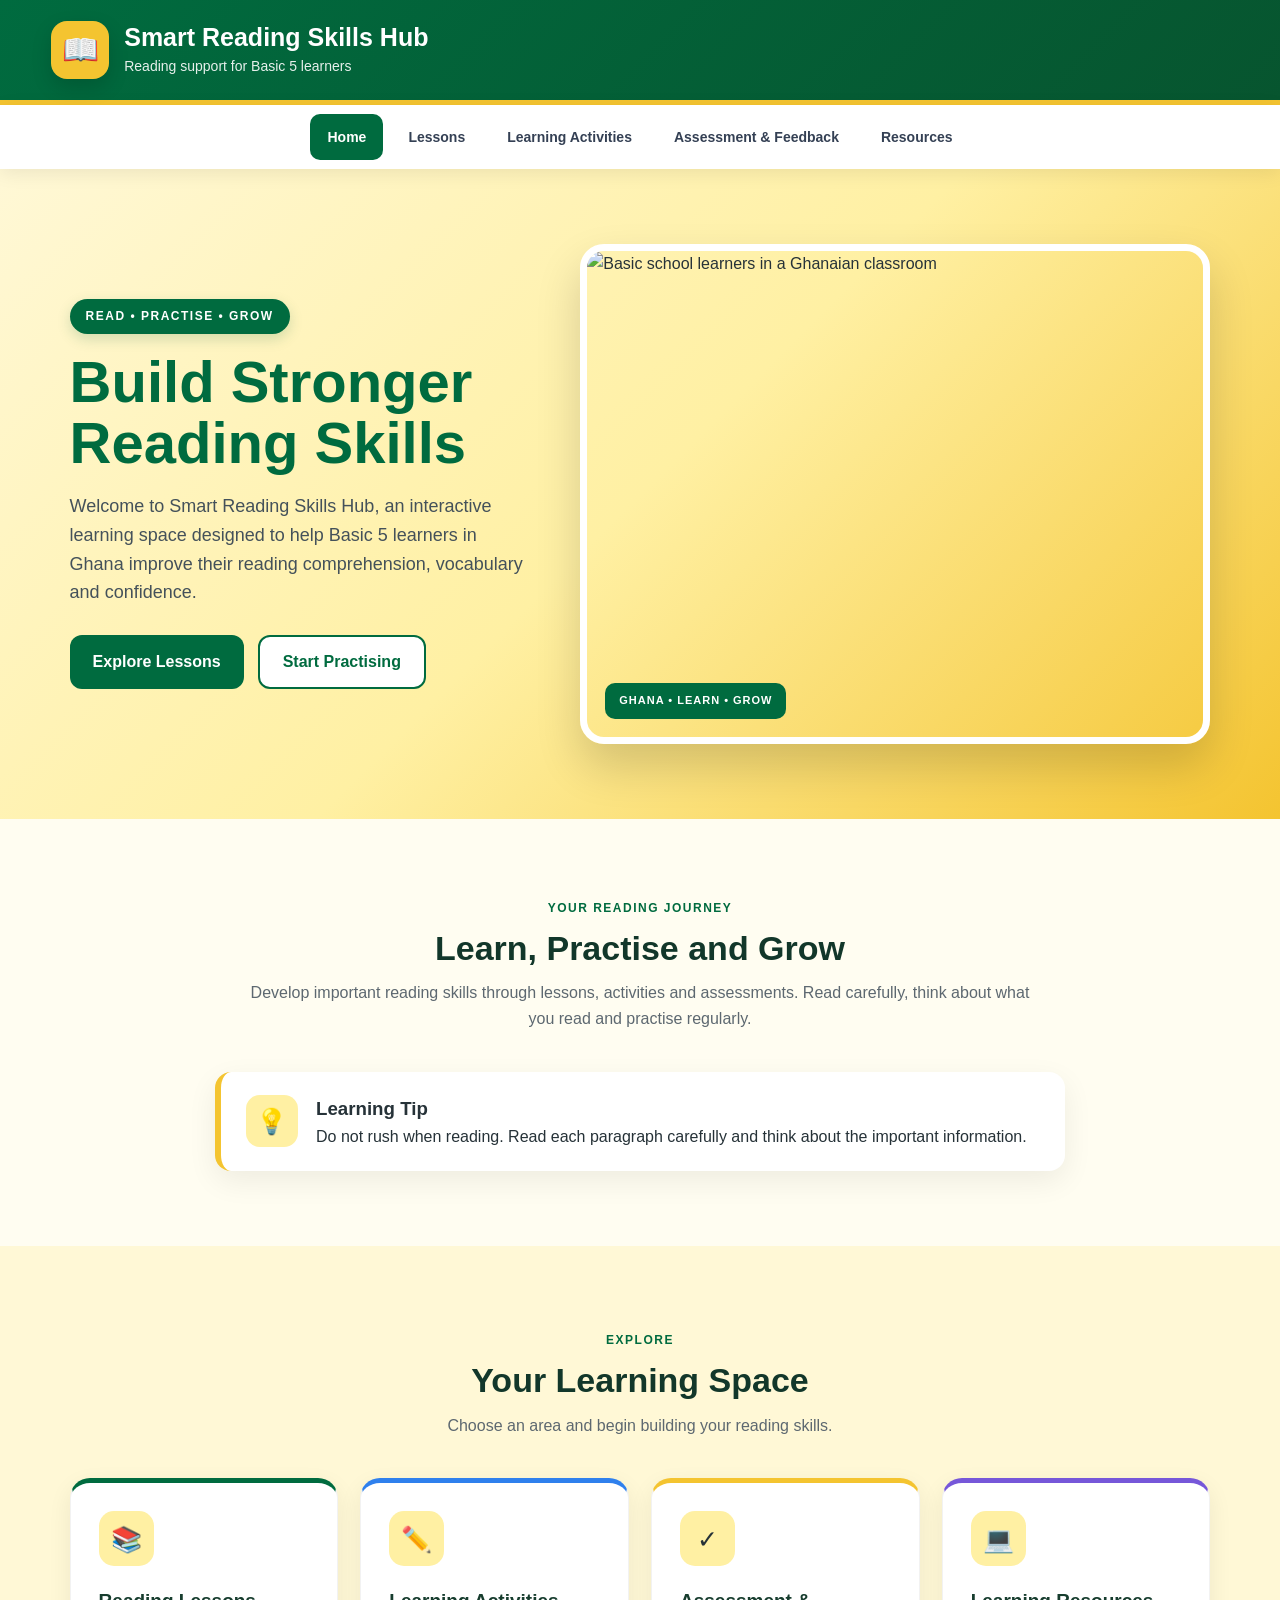
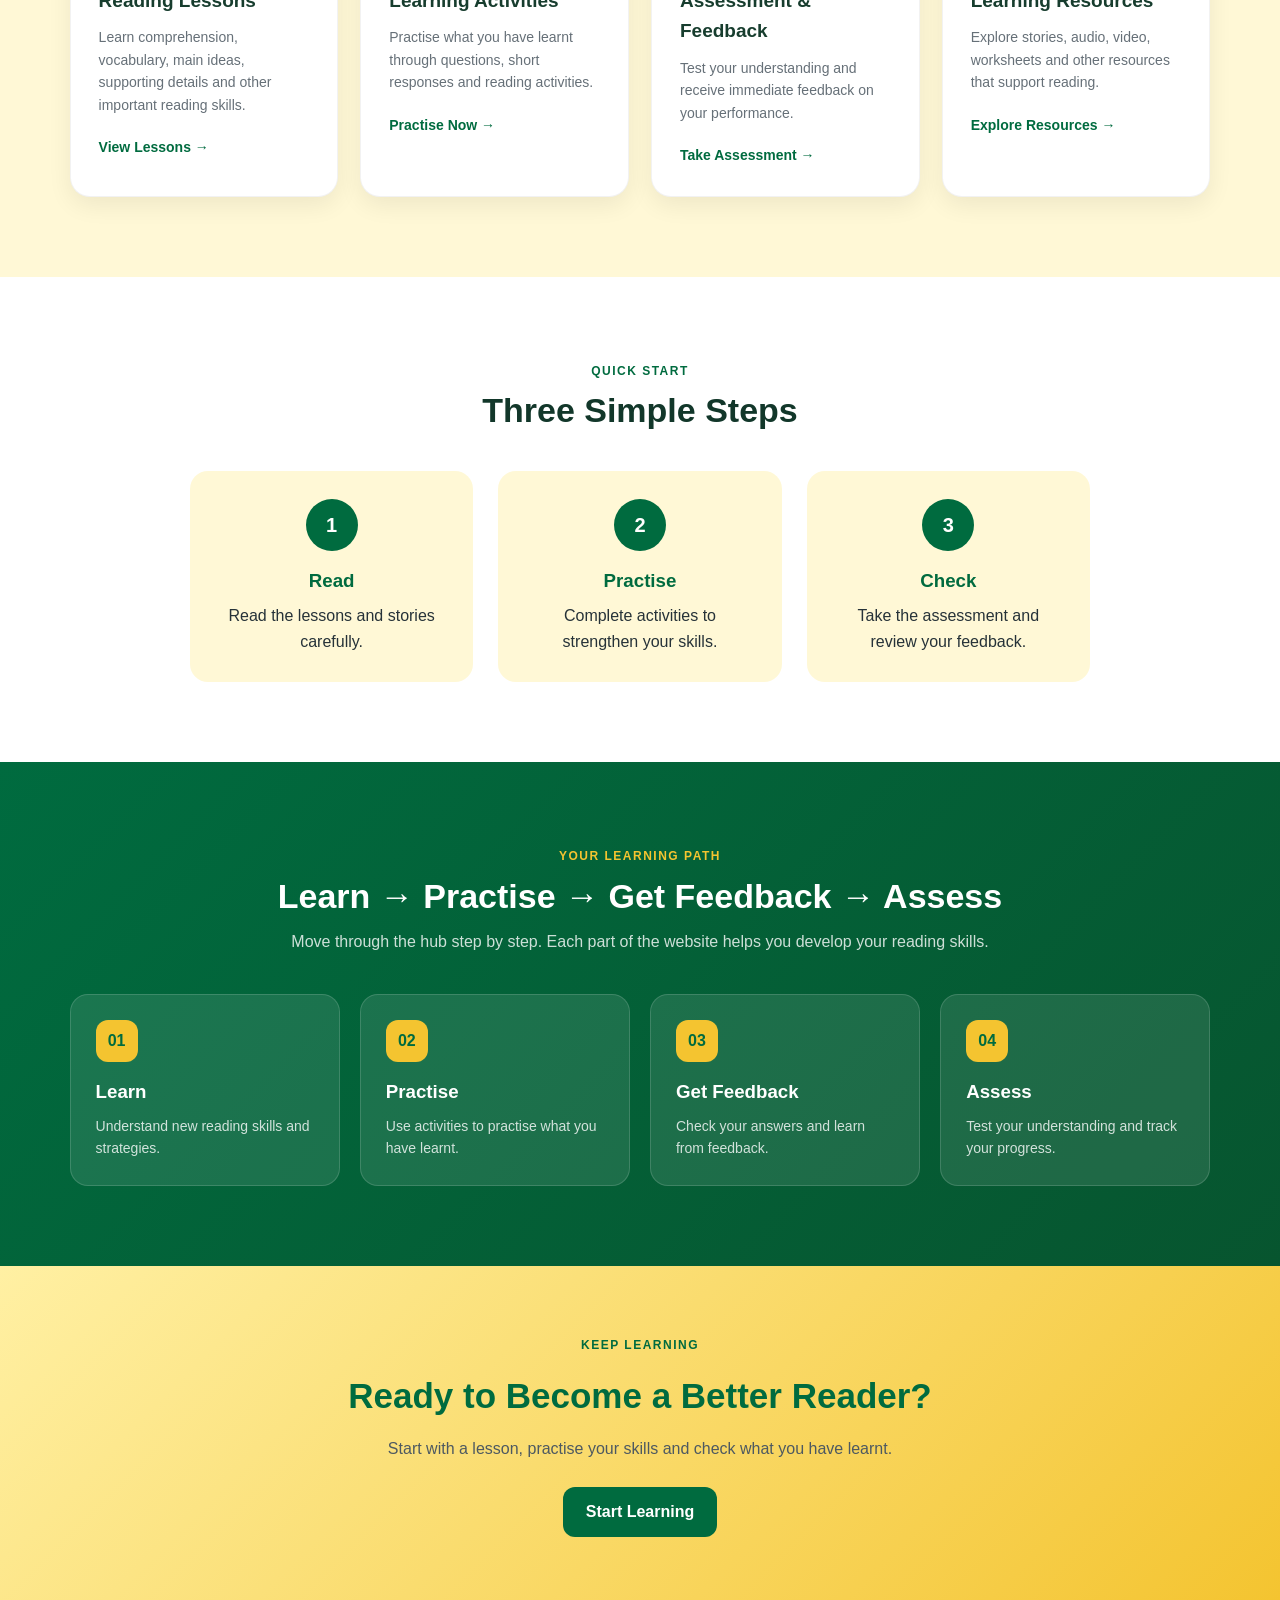
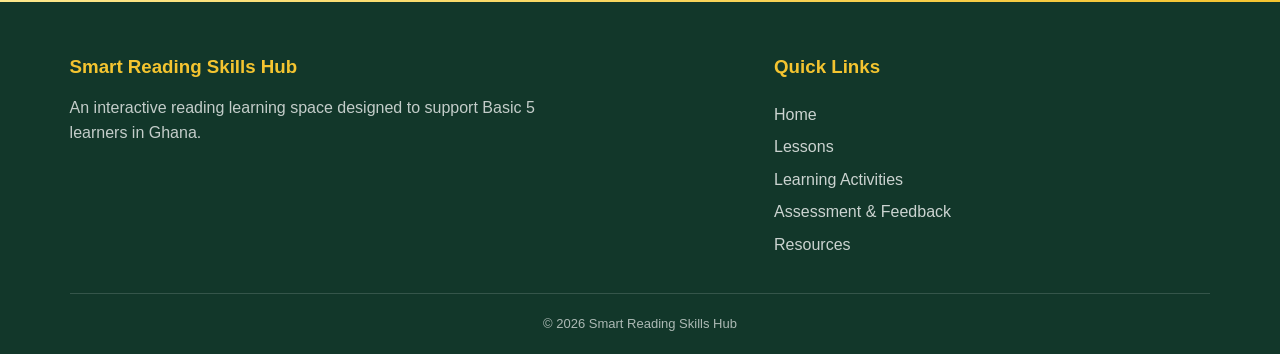
==== index.html @ 52b2f85c "Add files via upload" ====
<!DOCTYPE html>
<html lang="en">
<head>
    <meta charset="UTF-8">
    <meta name="viewport" content="width=device-width, initial-scale=1.0">

    <title>Smart Reading Skills Hub | Home</title>

    <link rel="stylesheet" href="style.css">
</head>

<body>

    <!-- ================= HEADER ================= -->

    <header class="site-header">

        <div class="container header-content">

            <div class="logo-area">

                <div class="logo-icon">📖</div>

                <div>
                    <h1>Smart Reading Skills Hub</h1>
                    <p>Reading support for Basic 5 learners</p>
                </div>

            </div>

        </div>

    </header>


    <!-- ================= NAVIGATION ================= -->

    <nav class="main-nav">

        <div class="container nav-content">

            <a href="index.html" class="active">Home</a>

            <a href="lessons.html">Lessons</a>

            <a href="activities.html">Learning Activities</a>

            <a href="assessment.html">Assessment &amp; Feedback</a>

            <a href="resources.html">Resources</a>

        </div>

    </nav>


    <!-- ================= MAIN ================= -->

    <main>


        <!-- HERO -->

        <section class="hero-section">

            <div class="container hero-content">

                <div class="hero-text">

                    <span class="hero-label">
                        READ • PRACTISE • GROW
                    </span>

                    <h2>
                        Build Stronger Reading Skills
                    </h2>

                    <p>
                        Welcome to Smart Reading Skills Hub, an interactive
                        learning space designed to help Basic 5 learners in
                        Ghana improve their reading comprehension, vocabulary
                        and confidence.
                    </p>


                    <div class="hero-buttons">

                        <a href="lessons.html"
                           class="btn btn-primary">
                            Explore Lessons
                        </a>

                        <a href="activities.html"
                           class="btn btn-secondary">
                            Start Practising
                        </a>

                    </div>

                </div>


                <div class="hero-image">

                    <img src="images/ghana-classroom.jpg"
                         alt="Basic school learners in a Ghanaian classroom">

                </div>

            </div>

        </section>


        <!-- ================= LEARNING JOURNEY ================= -->

        <section class="intro-section">

            <div class="container">

                <div class="section-heading">

                    <span class="section-label">
                        YOUR READING JOURNEY
                    </span>

                    <h2>
                        Learn, Practise and Grow
                    </h2>

                    <p>
                        Develop important reading skills through lessons,
                        activities and assessments. Read carefully, think
                        about what you read and practise regularly.
                    </p>

                </div>


                <div class="learning-tip">

                    <div class="tip-icon">
                        💡
                    </div>

                    <div>

                        <h3>
                            Learning Tip
                        </h3>

                        <p>
                            Do not rush when reading. Read each paragraph
                            carefully and think about the important
                            information.
                        </p>

                    </div>

                </div>

            </div>

        </section>


        <!-- ================= LEARNING SPACE ================= -->

        <section class="learning-space">

            <div class="container">

                <div class="section-heading">

                    <span class="section-label">
                        EXPLORE
                    </span>

                    <h2>
                        Your Learning Space
                    </h2>

                    <p>
                        Choose an area and begin building your reading skills.
                    </p>

                </div>


                <div class="learning-grid">


                    <!-- LESSONS -->

                    <div class="learning-card card-green">

                        <div class="card-icon">
                            📚
                        </div>

                        <h3>
                            Reading Lessons
                        </h3>

                        <p>
                            Learn comprehension, vocabulary, main ideas,
                            supporting details and other important reading
                            skills.
                        </p>

                        <a href="lessons.html">
                            View Lessons →
                        </a>

                    </div>


                    <!-- ACTIVITIES -->

                    <div class="learning-card card-blue">

                        <div class="card-icon">
                            ✏️
                        </div>

                        <h3>
                            Learning Activities
                        </h3>

                        <p>
                            Practise what you have learnt through questions,
                            short responses and reading activities.
                        </p>

                        <a href="activities.html">
                            Practise Now →
                        </a>

                    </div>


                    <!-- ASSESSMENT -->

                    <div class="learning-card card-gold">

                        <div class="card-icon">
                            ✓
                        </div>

                        <h3>
                            Assessment &amp; Feedback
                        </h3>

                        <p>
                            Test your understanding and receive immediate
                            feedback on your performance.
                        </p>

                        <a href="assessment.html">
                            Take Assessment →
                        </a>

                    </div>


                    <!-- RESOURCES -->

                    <div class="learning-card card-purple">

                        <div class="card-icon">
                            💻
                        </div>

                        <h3>
                            Learning Resources
                        </h3>

                        <p>
                            Explore stories, audio, video, worksheets and
                            other resources that support reading.
                        </p>

                        <a href="resources.html">
                            Explore Resources →
                        </a>

                    </div>


                </div>

            </div>

        </section>


        <!-- ================= QUICK START ================= -->

        <section class="quick-start-section">

            <div class="container">

                <div class="section-heading">

                    <span class="section-label">
                        QUICK START
                    </span>

                    <h2>
                        Three Simple Steps
                    </h2>

                </div>


                <div class="steps-grid">


                    <div class="step-item">

                        <div class="step-number">
                            1
                        </div>

                        <h3>
                            Read
                        </h3>

                        <p>
                            Read the lessons and stories carefully.
                        </p>

                    </div>


                    <div class="step-item">

                        <div class="step-number">
                            2
                        </div>

                        <h3>
                            Practise
                        </h3>

                        <p>
                            Complete activities to strengthen your skills.
                        </p>

                    </div>


                    <div class="step-item">

                        <div class="step-number">
                            3
                        </div>

                        <h3>
                            Check
                        </h3>

                        <p>
                            Take the assessment and review your feedback.
                        </p>

                    </div>


                </div>

            </div>

        </section>


        <!-- ================= READING PATH ================= -->

        <section class="reading-path">

            <div class="container">

                <div class="section-heading">

                    <span class="section-label">
                        YOUR LEARNING PATH
                    </span>

                    <h2>
                        Learn → Practise → Get Feedback → Assess
                    </h2>

                    <p>
                        Move through the hub step by step. Each part of the
                        website helps you develop your reading skills.
                    </p>

                </div>


                <div class="path-grid">


                    <div class="path-card path-one">

                        <span class="path-icon">
                            01
                        </span>

                        <h3>
                            Learn
                        </h3>

                        <p>
                            Understand new reading skills and strategies.
                        </p>

                    </div>


                    <div class="path-card path-two">

                        <span class="path-icon">
                            02
                        </span>

                        <h3>
                            Practise
                        </h3>

                        <p>
                            Use activities to practise what you have learnt.
                        </p>

                    </div>


                    <div class="path-card path-three">

                        <span class="path-icon">
                            03
                        </span>

                        <h3>
                            Get Feedback
                        </h3>

                        <p>
                            Check your answers and learn from feedback.
                        </p>

                    </div>


                    <div class="path-card path-four">

                        <span class="path-icon">
                            04
                        </span>

                        <h3>
                            Assess
                        </h3>

                        <p>
                            Test your understanding and track your progress.
                        </p>

                    </div>


                </div>

            </div>

        </section>


        <!-- ================= FINAL CTA ================= -->

        <section class="cta-section">

            <div class="container">

                <div class="cta-content">

                    <span class="section-label">
                        KEEP LEARNING
                    </span>

                    <h2>
                        Ready to Become a Better Reader?
                    </h2>

                    <p>
                        Start with a lesson, practise your skills and check
                        what you have learnt.
                    </p>

                    <a href="lessons.html"
                       class="btn btn-primary">
                        Start Learning
                    </a>

                </div>

            </div>

        </section>


    </main>


    <!-- ================= FOOTER ================= -->

    <footer class="site-footer">

        <div class="container">

            <div class="footer-content">


                <div class="footer-about">

                    <h3>
                        Smart Reading Skills Hub
                    </h3>

                    <p>
                        An interactive reading learning space designed to
                        support Basic 5 learners in Ghana.
                    </p>

                </div>


                <div class="footer-links">

                    <h3>
                        Quick Links
                    </h3>

                    <a href="index.html">
                        Home
                    </a>

                    <a href="lessons.html">
                        Lessons
                    </a>

                    <a href="activities.html">
                        Learning Activities
                    </a>

                    <a href="assessment.html">
                        Assessment &amp; Feedback
                    </a>

                    <a href="resources.html">
                        Resources
                    </a>

                </div>


            </div>


            <div class="footer-bottom">

                <p>
                    © 2026 Smart Reading Skills Hub
                </p>

            </div>

        </div>

    </footer>


</body>
</html>
---- style.css ----
/* =========================================================
   SMART READING SKILLS HUB
   PROFESSIONAL WEBSITE STYLES
   Ghanaian • Interactive • Learner-Centred
========================================================= */


/* =========================================================
   1. GLOBAL STYLES
========================================================= */

* {
    margin: 0;
    padding: 0;
    box-sizing: border-box;
}

html {
    scroll-behavior: smooth;
}

body {
    font-family: "Segoe UI", Arial, sans-serif;
    background: #fff8d6;
    color: #263238;
    line-height: 1.6;
}

img {
    max-width: 100%;
    display: block;
}

a {
    text-decoration: none;
    color: inherit;
}

button,
input,
textarea {
    font: inherit;
}

button {
    cursor: pointer;
}

.container {
    width: min(1180px, 92%);
    margin: 0 auto;
}


/* =========================================================
   2. HEADER
========================================================= */

.site-header {
    background: linear-gradient(135deg, #006b3f, #07552f);
    color: white;
    border-bottom: 5px solid #f4c430;
}

.header-content {
    min-height: 100px;

    display: flex;
    align-items: center;
    justify-content: space-between;
}

.logo-area {
    display: flex;
    align-items: center;
    gap: 15px;
}

.logo-icon {
    width: 58px;
    height: 58px;

    display: flex;
    align-items: center;
    justify-content: center;

    background: #f4c430;
    color: #006b3f;

    border-radius: 16px;

    font-size: 30px;

    box-shadow: 0 8px 20px rgba(0, 0, 0, 0.15);
}

.logo-area h1 {
    font-size: 25px;
    line-height: 1.2;
}

.logo-area p {
    margin-top: 3px;
    font-size: 14px;
    opacity: 0.9;
}


/* =========================================================
   3. NAVIGATION
========================================================= */

.main-nav {
    background: white;

    position: sticky;
    top: 0;

    z-index: 1000;

    box-shadow: 0 4px 18px rgba(0, 0, 0, 0.08);
}

.nav-content {
    min-height: 64px;

    display: flex;
    align-items: center;
    justify-content: center;

    gap: 8px;
}

.nav-content a {
    position: relative;

    padding: 12px 17px;

    color: #344054;

    font-size: 14px;
    font-weight: 700;

    border-radius: 10px;

    transition:
        background 0.25s ease,
        color 0.25s ease,
        transform 0.25s ease;
}

.nav-content a:hover {
    background: #fff0a3;
    color: #006b3f;
    transform: translateY(-2px);
}

.nav-content a.active {
    background: #006b3f;
    color: white;
}

.nav-content a.active:hover {
    background: #07552f;
    color: white;
}


/* =========================================================
   4. GENERAL LABELS
========================================================= */

.section-label,
.hero-label {
    display: inline-block;

    font-size: 12px;
    font-weight: 800;

    letter-spacing: 1.5px;

    text-transform: uppercase;
}

.section-label {
    color: #006b3f;
}

.hero-label {
    padding: 8px 16px;

    border-radius: 30px;

    background: #006b3f;
    color: white;

    box-shadow: 0 5px 14px rgba(0, 107, 63, 0.18);
}


/* =========================================================
   5. SECTION HEADINGS
========================================================= */

.section-heading {
    max-width: 780px;
    margin: 0 auto 40px;

    text-align: center;
}

.section-heading h2 {
    margin: 8px 0 12px;

    font-size: 34px;

    line-height: 1.2;

    color: #12372a;
}

.section-heading p {
    color: #5d6870;
    font-size: 16px;
}


/* =========================================================
   6. BUTTONS
========================================================= */

.btn {
    display: inline-flex;

    align-items: center;
    justify-content: center;

    min-height: 48px;

    padding: 12px 23px;

    border: none;
    border-radius: 12px;

    background: #006b3f;
    color: white;

    font-weight: 700;

    transition:
        transform 0.25s ease,
        box-shadow 0.25s ease,
        background 0.25s ease;
}

.btn:hover {
    background: #07552f;

    transform: translateY(-3px);

    box-shadow: 0 10px 22px rgba(0, 107, 63, 0.22);
}

.btn-primary {
    background: #006b3f;
    color: white;
}

.btn-secondary {
    background: white;
    color: #006b3f;

    border: 2px solid #006b3f;
}

.btn-secondary:hover {
    background: #006b3f;
    color: white;
}


/* =========================================================
   7. HOME HERO
========================================================= */

.hero-section {
    position: relative;
    overflow: hidden;

    background:
        linear-gradient(
            135deg,
            #fff8d6,
            #fff0a3,
            #f4c430
        );

    padding: 75px 20px;
}

.hero-content {
    display: grid;

    grid-template-columns: 0.85fr 1.15fr;

    gap: 45px;

    align-items: center;
}

.hero-text h2 {
    margin: 18px 0;

    font-size: clamp(38px, 5vw, 58px);

    line-height: 1.05;

    color: #006b3f;
}

.hero-text p {
    max-width: 650px;

    font-size: 18px;

    color: #44515a;

    margin-bottom: 28px;
}

.hero-buttons {
    display: flex;

    gap: 14px;

    flex-wrap: wrap;
}

.hero-image {
    position: relative;
}

.hero-image img {
    width: 100%;
    height: 500px;

    object-fit: cover;
    object-position: center;

    border-radius: 24px;

    border: 7px solid white;

    box-shadow: 0 22px 45px rgba(0, 0, 0, 0.16);
}

.hero-image::after {
    content: "GHANA • LEARN • GROW";

    position: absolute;

    left: 25px;
    bottom: 25px;

    padding: 9px 14px;

    background: #006b3f;
    color: white;

    border-radius: 10px;

    font-size: 11px;
    font-weight: 800;
    letter-spacing: 1px;
}


/* =========================================================
   8. GENERAL PAGE HERO
========================================================= */

.page-hero,
.inner-page-hero,
.activities-hero {
    position: relative;
    overflow: hidden;

    background:
        linear-gradient(
            135deg,
            #fff8d6,
            #fff0a3,
            #f4c430
        );

    padding: 65px 20px;

    text-align: center;

    border-bottom: 1px solid rgba(0, 107, 63, 0.15);
}

.page-hero h2,
.inner-page-hero h2,
.activities-hero h2 {
    margin: 14px auto;

    font-size: clamp(38px, 5vw, 54px);

    line-height: 1.1;

    color: #006b3f;
}

.page-hero p,
.inner-page-hero p,
.activities-hero p {
    max-width: 760px;

    margin: 0 auto;

    font-size: 17px;

    color: #4d5961;
}


/* =========================================================
   9. HOME INTRO
========================================================= */

.intro-section {
    padding: 75px 20px;
    background: #fffdf1;
}

.learning-tip {
    max-width: 850px;

    margin: 0 auto;

    padding: 22px 25px;

    display: flex;
    align-items: center;

    gap: 18px;

    background: white;

    border-left: 6px solid #f4c430;

    border-radius: 16px;

    box-shadow: 0 10px 30px rgba(0, 0, 0, 0.07);
}

.tip-icon {
    width: 52px;
    height: 52px;

    flex-shrink: 0;

    display: flex;
    align-items: center;
    justify-content: center;

    background: #fff0a3;

    border-radius: 14px;

    font-size: 25px;
}


/* =========================================================
   10. LEARNING CARDS
========================================================= */

.learning-space {
    padding: 80px 20px;

    background: #fff8d6;
}

.learning-grid {
    display: grid;

    grid-template-columns: repeat(4, 1fr);

    gap: 22px;
}

.learning-card {
    padding: 28px;

    background: white;

    border-radius: 20px;

    border: 1px solid rgba(0, 0, 0, 0.05);

    box-shadow: 0 8px 25px rgba(0, 0, 0, 0.07);

    transition:
        transform 0.3s ease,
        box-shadow 0.3s ease;
}

.learning-card:hover {
    transform: translateY(-8px);

    box-shadow: 0 18px 35px rgba(0, 0, 0, 0.12);
}

.card-icon {
    width: 55px;
    height: 55px;

    display: flex;
    align-items: center;
    justify-content: center;

    border-radius: 15px;

    margin-bottom: 20px;

    font-size: 25px;

    background: #fff0a3;
}

.learning-card h3 {
    margin-bottom: 10px;

    color: #173d2e;

    font-size: 19px;
}

.learning-card p {
    color: #667078;

    font-size: 14px;

    margin-bottom: 18px;
}

.learning-card a {
    color: #006b3f;

    font-weight: 800;

    font-size: 14px;
}

.card-green {
    border-top: 5px solid #006b3f;
}

.card-blue {
    border-top: 5px solid #2f80ed;
}

.card-gold {
    border-top: 5px solid #f4c430;
}

.card-purple {
    border-top: 5px solid #7657d9;
}


/* =========================================================
   11. QUICK START
========================================================= */

.quick-start-section {
    padding: 80px 20px;

    background: white;
}

.steps-grid {
    max-width: 900px;

    margin: 0 auto;

    display: grid;

    grid-template-columns: repeat(3, 1fr);

    gap: 25px;
}

.step-item {
    position: relative;

    padding: 28px;

    text-align: center;

    background: #fff8d6;

    border-radius: 18px;

    transition: transform 0.3s ease;
}

.step-item:hover {
    transform: translateY(-6px);
}

.step-number {
    width: 52px;
    height: 52px;

    margin: 0 auto 15px;

    display: flex;
    align-items: center;
    justify-content: center;

    border-radius: 50%;

    background: #006b3f;
    color: white;

    font-size: 20px;
    font-weight: 800;
}

.step-item h3 {
    color: #006b3f;

    margin-bottom: 7px;
}


/* =========================================================
   12. LEARNING PATH
========================================================= */

.reading-path {
    padding: 80px 20px;

    background:
        linear-gradient(
            135deg,
            #006b3f,
            #07552f
        );

    color: white;
}

.reading-path .section-label {
    color: #f4c430;
}

.reading-path .section-heading h2 {
    color: white;
}

.reading-path .section-heading p {
    color: rgba(255,255,255,0.8);
}

.path-grid {
    display: grid;

    grid-template-columns: repeat(4, 1fr);

    gap: 20px;
}

.path-card {
    padding: 25px;

    background: rgba(255,255,255,0.1);

    border: 1px solid rgba(255,255,255,0.15);

    border-radius: 18px;

    transition:
        transform 0.3s ease,
        background 0.3s ease;
}

.path-card:hover {
    transform: translateY(-7px);

    background: rgba(255,255,255,0.16);
}

.path-icon {
    display: inline-flex;

    width: 42px;
    height: 42px;

    align-items: center;
    justify-content: center;

    margin-bottom: 15px;

    border-radius: 12px;

    background: #f4c430;
    color: #006b3f;

    font-weight: 900;
}

.path-card h3 {
    margin-bottom: 8px;
}

.path-card p {
    color: rgba(255,255,255,0.8);

    font-size: 14px;
}


/* =========================================================
   13. CTA
========================================================= */

.cta-section {
    padding: 65px 20px;

    background:
        linear-gradient(
            135deg,
            #fff0a3,
            #f4c430
        );
}

.cta-content {
    max-width: 800px;

    margin: 0 auto;

    text-align: center;
}

.cta-content h2 {
    margin: 12px 0;

    font-size: 35px;

    color: #006b3f;
}

.cta-content p {
    margin-bottom: 25px;

    color: #4d5961;
}


/* =========================================================
   14. LESSONS
========================================================= */

.lessons-section,
.lessons-intro,
.activities-section {
    padding: 75px 20px;

    background: #fff8d6;
}

.lesson-path {
    max-width: 1000px;

    margin: 0 auto 45px;

    display: grid;

    grid-template-columns: repeat(4, 1fr);

    gap: 15px;
}

.lesson-path-item {
    padding: 18px;

    background: white;

    border-radius: 15px;

    text-align: center;

    box-shadow: 0 7px 20px rgba(0,0,0,0.06);
}

.lesson-path-number {
    width: 38px;
    height: 38px;

    margin: 0 auto 10px;

    display: flex;
    align-items: center;
    justify-content: center;

    border-radius: 50%;

    background: #006b3f;
    color: white;

    font-weight: 800;
}

.lesson-path-arrow {
    display: none;
}

.interactive-lesson {
    max-width: 950px;

    margin: 0 auto 18px;

    background: white;

    border-radius: 18px;

    overflow: hidden;

    border: 1px solid rgba(0,0,0,0.06);

    box-shadow: 0 7px 25px rgba(0,0,0,0.07);

    transition: box-shadow 0.3s ease;
}

.interactive-lesson:hover {
    box-shadow: 0 12px 30px rgba(0,0,0,0.11);
}

.lesson-toggle {
    width: 100%;

    border: none;

    background: white;

    padding: 22px 25px;

    display: flex;

    align-items: center;

    gap: 18px;

    text-align: left;

    transition: background 0.25s ease;
}

.lesson-toggle:hover {
    background: #fff9df;
}

.lesson-number {
    width: 48px;
    height: 48px;

    flex-shrink: 0;

    display: flex;
    align-items: center;
    justify-content: center;

    border-radius: 14px;

    background: #006b3f;
    color: white;

    font-weight: 900;
}

.lesson-title {
    flex: 1;

    font-size: 18px;
    font-weight: 800;

    color: #173d2e;
}

.lesson-arrow {
    font-size: 22px;

    color: #006b3f;

    transition: transform 0.3s ease;
}

.interactive-lesson.open .lesson-arrow {
    transform: rotate(180deg);
}

.lesson-content {
    display: none;

    padding: 0 28px 30px;

    border-top: 1px solid #eee;

    animation: fadeSlide 0.3s ease;
}

.interactive-lesson.open .lesson-content {
    display: block;
}

@keyframes fadeSlide {
    from {
        opacity: 0;
        transform: translateY(-8px);
    }

    to {
        opacity: 1;
        transform: translateY(0);
    }
}

.lesson-content-heading {
    margin: 25px 0 15px;

    color: #006b3f;
}

.lesson-info-grid {
    display: grid;

    grid-template-columns: repeat(3, 1fr);

    gap: 15px;

    margin: 20px 0;
}

.lesson-info-card {
    padding: 18px;

    background: #fff8d6;

    border-radius: 14px;
}

.example-card {
    padding: 20px;

    background: #eef8f2;

    border-left: 5px solid #006b3f;

    border-radius: 12px;

    margin-top: 18px;
}

.lesson-tip {
    margin-top: 20px;

    padding: 18px;

    background: #fff0a3;

    border-radius: 12px;
}


/* =========================================================
   15. LEARNING ACTIVITIES
========================================================= */

.activities-section {
    background: #fff8d6;
}

.activity-progress {
    max-width: 950px;

    margin: 0 auto 35px;

    padding: 22px 25px;

    background: white;

    border-radius: 18px;

    box-shadow: 0 8px 25px rgba(0,0,0,0.07);
}

.progress-top {
    display: flex;

    justify-content: space-between;

    gap: 15px;

    margin-bottom: 12px;

    color: #173d2e;
}

.progress-bar {
    height: 13px;

    background: #e6eadf;

    border-radius: 20px;

    overflow: hidden;
}

#progressFill {
    width: 0%;

    height: 100%;

    background:
        linear-gradient(
            90deg,
            #006b3f,
            #f4c430
        );

    border-radius: inherit;

    transition: width 0.5s ease;
}

.activity-card {
    max-width: 950px;

    margin: 0 auto 28px;

    padding: 30px;

    background: white;

    border-radius: 22px;

    border: 1px solid rgba(0,0,0,0.06);

    box-shadow: 0 10px 28px rgba(0,0,0,0.07);

    transition:
        transform 0.3s ease,
        box-shadow 0.3s ease;
}

.activity-card:hover {
    transform: translateY(-3px);

    box-shadow: 0 15px 35px rgba(0,0,0,0.1);
}

.activity-heading {
    display: flex;

    align-items: center;

    gap: 17px;

    margin-bottom: 18px;
}

.activity-number {
    width: 55px;
    height: 55px;

    flex-shrink: 0;

    display: flex;
    align-items: center;
    justify-content: center;

    border-radius: 16px;

    background: #006b3f;
    color: white;

    font-size: 20px;
    font-weight: 900;

    box-shadow: 0 7px 16px rgba(0,107,63,0.18);
}

.activity-skill {
    color: #7657d9;

    font-size: 12px;
    font-weight: 800;

    text-transform: uppercase;

    letter-spacing: 0.8px;
}

.activity-card h3 {
    margin-top: 3px;

    color: #173d2e;

    font-size: 22px;
}

.activity-instruction {
    margin-bottom: 23px;

    color: #59656d;
}

.reading-passage,
.word-card,
.game-question,
.detail-hunt,
.mystery-box,
.sequence-box,
.strategy-card,
.read-aloud-box {
    padding: 23px;

    margin-top: 18px;

    background: #fffaf0;

    border-radius: 16px;

    border: 1px solid #f1e6bd;
}

.reading-passage h4,
.word-card h4,
.game-question h4,
.strategy-card h4 {
    color: #006b3f;

    margin-bottom: 12px;
}

.reading-passage p {
    margin-bottom: 14px;

    color: #4e5a61;
}

.choice-button,
.detail-choice {
    display: block;

    width: 100%;

    padding: 13px 16px;

    margin: 10px 0;

    text-align: left;

    background: white;

    border: 2px solid #e1e6df;

    border-radius: 11px;

    color: #344054;

    transition:
        background 0.2s ease,
        border-color 0.2s ease,
        transform 0.2s ease;
}

.choice-button:hover,
.detail-choice:hover {
    border-color: #006b3f;

    background: #eef8f2;

    transform: translateX(4px);
}

.choice-button.correct,
.detail-choice.correct {
    background: #e5f6eb;

    border-color: #249653;

    color: #126b38;
}

.choice-button.incorrect,
.detail-choice.incorrect {
    background: #fff0f0;

    border-color: #ce1126;

    color: #a10d1d;
}

.feedback {
    margin-top: 12px;

    font-weight: 700;
}

.activity-complete {
    margin-top: 24px;

    padding: 13px 21px;

    border: none;

    border-radius: 12px;

    background: #006b3f;

    color: white;

    font-weight: 800;

    transition:
        transform 0.25s ease,
        background 0.25s ease;
}

.activity-complete:hover {
    background: #07552f;

    transform: translateY(-2px);
}

.activity-complete.completed {
    background: #f4c430;

    color: #173d2e;
}


/* =========================================================
   16. TEXT AREAS
========================================================= */

textarea {
    width: 100%;

    min-height: 120px;

    margin-top: 10px;

    padding: 15px;

    resize: vertical;

    border: 2px solid #e1e6df;

    border-radius: 12px;

    background: white;

    outline: none;

    transition:
        border-color 0.2s ease,
        box-shadow 0.2s ease;
}

textarea:focus {
    border-color: #006b3f;

    box-shadow: 0 0 0 4px rgba(0,107,63,0.08);
}

.check-writing {
    margin-top: 12px;

    padding: 12px 18px;

    border: none;

    border-radius: 10px;

    background: #2f80ed;

    color: white;

    font-weight: 700;
}


/* =========================================================
   17. STORY LIBRARY
========================================================= */

.story-choice-grid {
    display: grid;

    grid-template-columns: repeat(3, 1fr);

    gap: 15px;

    margin-top: 20px;
}

.story-choice-grid button {
    min-height: 120px;

    padding: 20px;

    text-align: left;

    background:
        linear-gradient(
            135deg,
            #fffdf4,
            #fff0a3
        );

    border: 2px solid transparent;

    border-radius: 16px;

    color: #173d2e;

    transition:
        transform 0.25s ease,
        border-color 0.25s ease,
        box-shadow 0.25s ease;
}

.story-choice-grid button:hover {
    transform: translateY(-5px);

    border-color: #006b3f;

    box-shadow: 0 10px 22px rgba(0,0,0,0.08);
}

.story-choice-grid button.selected {
    border-color: #006b3f;

    background: #eef8f2;
}

.story-choice-grid strong {
    display: block;

    margin-bottom: 7px;

    color: #006b3f;
}

.story-choice-grid span {
    font-size: 13px;

    color: #667078;
}

.selected-story {
    margin-top: 22px;

    padding: 23px;

    background: #eef8f2;

    border-left: 5px solid #006b3f;

    border-radius: 14px;
}


/* =========================================================
   18. REFLECTION
========================================================= */

.reflection-box {
    max-width: 950px;

    margin: 45px auto 0;

    padding: 35px;

    background:
        linear-gradient(
            135deg,
            #ffffff,
            #fff8d6
        );

    border-radius: 22px;

    border: 2px solid #f4c430;

    box-shadow: 0 12px 30px rgba(0,0,0,0.07);
}

.reflection-box h2 {
    margin: 10px 0;

    color: #006b3f;
}

.reflection-options {
    display: grid;

    gap: 12px;

    margin: 25px 0;
}

.reflection-options label {
    padding: 14px 17px;

    background: white;

    border: 1px solid #e4e7df;

    border-radius: 12px;

    cursor: pointer;

    transition: background 0.2s ease;
}

.reflection-options label:hover {
    background: #fff0a3;
}


/* =========================================================
   19. RESOURCES
========================================================= */

.resources-section,
.resources-container {
    padding: 70px 20px;
}

.resource-card {
    background: white;

    border-radius: 18px;

    padding: 25px;

    box-shadow: 0 8px 25px rgba(0,0,0,0.07);

    border-top: 5px solid #006b3f;

    transition: transform 0.3s ease;
}

.resource-card:hover {
    transform: translateY(-5px);
}

.resource-video {
    width: 100%;

    max-width: 900px;

    margin: 20px auto;

    aspect-ratio: 16 / 9;

    overflow: hidden;

    border-radius: 18px;

    box-shadow: 0 12px 30px rgba(0,0,0,0.12);
}

.resource-video iframe {
    width: 100%;
    height: 100%;

    border: none;
}


/* =========================================================
   20. FOOTER
========================================================= */

.site-footer {
    background: #12372a;

    color: white;

    padding: 50px 20px 20px;
}

.footer-content {
    display: grid;

    grid-template-columns: 1.5fr 1fr;

    gap: 50px;
}

.footer-about h3,
.footer-links h3 {
    margin-bottom: 13px;

    color: #f4c430;
}

.footer-about p {
    max-width: 500px;

    color: rgba(255,255,255,0.75);
}

.footer-links {
    display: flex;

    flex-direction: column;

    gap: 7px;
}

.footer-links a {
    color: rgba(255,255,255,0.78);

    transition: color 0.2s ease;
}

.footer-links a:hover {
    color: #f4c430;
}

.footer-bottom {
    margin-top: 35px;

    padding-top: 20px;

    border-top: 1px solid rgba(255,255,255,0.15);

    text-align: center;

    color: rgba(255,255,255,0.65);

    font-size: 13px;
}


/* =========================================================
   21. RESPONSIVE DESIGN
========================================================= */

@media (max-width: 1000px) {

    .learning-grid {
        grid-template-columns: repeat(2, 1fr);
    }

    .path-grid {
        grid-template-columns: repeat(2, 1fr);
    }

    .hero-content {
        grid-template-columns: 1fr;
    }

    .hero-image {
        max-width: 800px;

        margin: 0 auto;
    }

    .lesson-path {
        grid-template-columns: repeat(2, 1fr);
    }

    .story-choice-grid {
        grid-template-columns: repeat(2, 1fr);
    }
}


@media (max-width: 750px) {

    .header-content {
        min-height: 85px;
    }

    .logo-area h1 {
        font-size: 20px;
    }

    .nav-content {
        justify-content: flex-start;

        overflow-x: auto;

        padding: 8px 0;
    }

    .nav-content a {
        flex-shrink: 0;
    }

    .hero-section {
        padding: 55px 20px;
    }

    .hero-image img {
        height: 380px;
    }

    .steps-grid {
        grid-template-columns: 1fr;
    }

    .lesson-info-grid {
        grid-template-columns: 1fr;
    }

    .footer-content {
        grid-template-columns: 1fr;
    }
}


@media (max-width: 600px) {

    .learning-grid,
    .path-grid,
    .lesson-path,
    .story-choice-grid {
        grid-template-columns: 1fr;
    }

    .hero-text h2 {
        font-size: 40px;
    }

    .page-hero h2,
    .inner-page-hero h2,
    .activities-hero h2 {
        font-size: 38px;
    }

    .hero-image img {
        height: 300px;
    }

    .activity-card {
        padding: 22px;
    }

    .activity-heading {
        align-items: flex-start;
    }

    .progress-top {
        flex-direction: column;
        gap: 5px;
    }

    .reflection-box {
        padding: 25px;
    }/* =========================================================
   LESSONS PAGE - PACKED & INTERACTIVE DESIGN
========================================================= */


/* ---------- LESSONS INTRO ---------- */

.lessons-intro {
    background:
        radial-gradient(circle at top left, rgba(244,196,48,0.35), transparent 28%),
        linear-gradient(135deg, #fff8d6, #fff0a3);

    padding: 65px 20px;
}

.lessons-intro .section-heading h2 {
    color: #006b3f;
}


/* ---------- LESSON PATH ---------- */

.lesson-path {
    max-width: 1050px;
    margin: 35px auto 0;

    display: grid;
    grid-template-columns: repeat(4, 1fr);

    gap: 18px;
}

.lesson-path-item {
    position: relative;

    padding: 25px 18px;

    background: white;

    border-radius: 18px;

    text-align: center;

    border: 2px solid transparent;

    box-shadow: 0 10px 25px rgba(0,0,0,0.08);

    transition:
        transform 0.3s ease,
        border-color 0.3s ease,
        box-shadow 0.3s ease;
}

.lesson-path-item:hover {
    transform: translateY(-7px);

    border-color: #f4c430;

    box-shadow: 0 16px 30px rgba(0,0,0,0.12);
}

.lesson-path-number {
    width: 48px;
    height: 48px;

    margin: 0 auto 13px;

    display: flex;
    align-items: center;
    justify-content: center;

    background: #006b3f;
    color: white;

    border-radius: 50%;

    font-weight: 900;
}

.lesson-path-item h3 {
    color: #006b3f;

    margin-bottom: 7px;
}

.lesson-path-item p {
    color: #667078;

    font-size: 14px;
}

.lesson-path-arrow {
    display: none;
}


/* =========================================================
   LESSONS SECTION
========================================================= */

.lessons-section {
    padding: 75px 20px;

    background:
        linear-gradient(
            180deg,
            #fff8d6 0%,
            #fffdf1 45%,
            #fff8d6 100%
        );
}


/* ---------- LESSON CARD ---------- */

.interactive-lesson {
    max-width: 1050px;

    margin: 0 auto 20px;

    background: white;

    border-radius: 20px;

    overflow: hidden;

    border: 2px solid #eee8cc;

    box-shadow: 0 8px 25px rgba(0,0,0,0.07);

    transition:
        transform 0.3s ease,
        box-shadow 0.3s ease,
        border-color 0.3s ease;
}

.interactive-lesson:hover {
    transform: translateY(-3px);

    box-shadow: 0 14px 32px rgba(0,0,0,0.10);
}

.interactive-lesson.open {
    border-color: #f4c430;

    box-shadow:
        0 18px 40px rgba(0,107,63,0.13);
}


/* ---------- LESSON BUTTON ---------- */

.lesson-toggle {
    width: 100%;

    min-height: 82px;

    padding: 15px 22px;

    border: none;

    background:
        linear-gradient(
            90deg,
            #ffffff,
            #fffdf2
        );

    display: flex;

    align-items: center;

    gap: 18px;

    text-align: left;

    transition: background 0.25s ease;
}

.lesson-toggle:hover {
    background: #fff8d6;
}

.lesson-number {
    width: 52px;
    height: 52px;

    flex-shrink: 0;

    display: flex;
    align-items: center;
    justify-content: center;

    background: #006b3f;
    color: white;

    border-radius: 15px;

    font-size: 16px;
    font-weight: 900;

    box-shadow: 0 6px 14px rgba(0,107,63,0.18);
}

.lesson-title {
    flex: 1;

    color: #173d2e;

    font-size: 19px;

    font-weight: 800;
}

.lesson-arrow {
    color: #006b3f;

    font-size: 20px;

    transition: transform 0.3s ease;
}

.interactive-lesson.open .lesson-arrow {
    transform: rotate(180deg);
}


/* =========================================================
   LESSON CONTENT
========================================================= */

.interactive-lesson .lesson-content {
    display: none;

    padding: 30px;

    border-top: 1px solid #eee6c9;

    background:
        linear-gradient(
            180deg,
            #ffffff,
            #fffdf4
        );
}

.interactive-lesson.open .lesson-content {
    display: block;

    animation: lessonOpen 0.35s ease;
}

@keyframes lessonOpen {

    from {
        opacity: 0;
        transform: translateY(-12px);
    }

    to {
        opacity: 1;
        transform: translateY(0);
    }

}


/* ---------- MINI LABEL ---------- */

.mini-label {
    color: #ce1126;

    font-size: 11px;

    font-weight: 900;

    letter-spacing: 1.5px;
}


/* ---------- CONTENT HEADING ---------- */

.lesson-content-heading {
    margin: 8px 0 15px;

    color: #006b3f;

    font-size: 28px;

    line-height: 1.25;
}

.lesson-content > p {
    max-width: 900px;

    color: #56636a;

    font-size: 16px;

    margin-bottom: 20px;
}


/* =========================================================
   INFORMATION CARDS
========================================================= */

.lesson-info-grid {
    display: grid;

    grid-template-columns: repeat(2, 1fr);

    gap: 16px;

    margin: 25px 0;
}

.lesson-info-card {
    padding: 22px;

    background: #fff8d6;

    border-radius: 16px;

    border-left: 5px solid #f4c430;

    transition:
        transform 0.25s ease,
        box-shadow 0.25s ease;
}

.lesson-info-card:hover {
    transform: translateY(-4px);

    box-shadow: 0 9px 20px rgba(0,0,0,0.07);
}

.lesson-info-card h4 {
    margin-bottom: 8px;

    color: #006b3f;

    font-size: 17px;
}

.lesson-info-card p {
    color: #5d6870;

    font-size: 14px;
}


/* =========================================================
   EXAMPLE BOX
========================================================= */

.example-card {
    margin-top: 22px;

    padding: 24px;

    background:
        linear-gradient(
            135deg,
            #eef8f2,
            #f7fff9
        );

    border-left: 6px solid #006b3f;

    border-radius: 16px;

    box-shadow: 0 7px 20px rgba(0,0,0,0.05);
}

.example-card h4 {
    margin-bottom: 13px;

    color: #006b3f;

    font-size: 18px;
}

.example-card p {
    margin-bottom: 10px;

    color: #4e5b62;
}


/* =========================================================
   READING TIP
========================================================= */

.lesson-tip {
    margin-top: 22px;

    padding: 18px 21px;

    background: #fff0a3;

    border-radius: 14px;

    border-left: 5px solid #f4c430;

    color: #4c4c35;
}

.lesson-tip strong {
    color: #006b3f;
}


/* =========================================================
   SUPPORTING VIDEO
========================================================= */

.supporting-video-player {
    margin-top: 30px;

    padding: 24px;

    background:
        linear-gradient(
            135deg,
            #fff8d6,
            #ffffff
        );

    border: 2px solid #f4c430;

    border-radius: 20px;

    box-shadow: 0 10px 25px rgba(0,0,0,0.07);
}

.video-heading {
    margin-bottom: 18px;
}

.video-heading span {
    display: inline-block;

    margin-bottom: 5px;

    color: #ce1126;

    font-size: 11px;

    font-weight: 900;

    letter-spacing: 1.3px;
}

.video-heading h4 {
    margin-bottom: 5px;

    color: #006b3f;

    font-size: 21px;
}

.video-heading p {
    color: #667078;

    font-size: 14px;
}

.lesson-video {
    width: 100%;

    aspect-ratio: 16 / 9;

    overflow: hidden;

    background: #111;

    border-radius: 16px;

    box-shadow: 0 10px 25px rgba(0,0,0,0.12);
}

.lesson-video iframe {
    width: 100%;
    height: 100%;

    display: block;

    border: none;
}

.video-unavailable {
    padding: 30px;

    text-align: center;

    background: white;

    border: 1px dashed #d7b52d;

    border-radius: 15px;
}

.video-unavailable > div {
    font-size: 35px;

    margin-bottom: 8px;
}

.video-unavailable h4 {
    color: #006b3f;

    margin-bottom: 6px;
}

.video-unavailable p {
    max-width: 650px;

    margin: 0 auto;

    color: #667078;

    font-size: 14px;
}


/* =========================================================
   READING STORY LIBRARY
========================================================= */

.lesson-story-library {
    margin-top: 30px;

    padding: 28px;

    background:
        linear-gradient(
            135deg,
            #fff8d6,
            #fffdf3
        );

    border-radius: 20px;

    border: 2px solid #f4c430;
}

.lesson-story-library .section-heading {
    margin-bottom: 25px;
}

.lesson-story-library .section-heading h3 {
    font-size: 27px;

    color: #006b3f;
}


/* ---------- STORY BUTTONS ---------- */

.story-choice-grid {
    display: grid;

    grid-template-columns: repeat(2, 1fr);

    gap: 15px;
}

.story-choice {
    width: 100%;

    min-height: 95px;

    padding: 18px;

    display: flex;

    align-items: center;

    gap: 15px;

    text-align: left;

    background: white;

    border: 2px solid #e8e1c5;

    border-radius: 15px;

    transition:
        transform 0.25s ease,
        border-color 0.25s ease,
        box-shadow 0.25s ease,
        background 0.25s ease;
}

.story-choice:hover {
    transform: translateY(-4px);

    border-color: #006b3f;

    background: #f7fff9;

    box-shadow: 0 10px 22px rgba(0,0,0,0.08);
}

.story-choice-number {
    width: 43px;
    height: 43px;

    flex-shrink: 0;

    display: flex;
    align-items: center;
    justify-content: center;

    border-radius: 12px;

    background: #006b3f;
    color: white;

    font-weight: 900;
}

.story-choice strong {
    display: block;

    color: #173d2e;

    margin-bottom: 4px;
}

.story-choice small {
    color: #667078;

    font-size: 13px;
}


/* =========================================================
   STORY DISPLAY
========================================================= */

.lesson-story-display {
    margin-top: 22px;

    min-height: 230px;

    padding: 25px;

    background: white;

    border-radius: 17px;

    border: 2px solid #e9e4ce;

    box-shadow: inset 0 2px 10px rgba(0,0,0,0.03);
}

.story-placeholder {
    min-height: 180px;

    display: flex;

    flex-direction: column;

    align-items: center;
    justify-content: center;

    text-align: center;
}

.story-placeholder-icon {
    width: 65px;
    height: 65px;

    display: flex;
    align-items: center;
    justify-content: center;

    margin-bottom: 12px;

    background: #fff0a3;

    border-radius: 18px;

    font-size: 30px;
}

.story-placeholder h3 {
    color: #006b3f;

    margin-bottom: 5px;
}

.story-placeholder p {
    color: #667078;
}


/* =========================================================
   NEXT STEP
========================================================= */

.lesson-next-section {
    padding: 70px 20px;

    background:
        linear-gradient(
            135deg,
            #006b3f,
            #07552f
        );
}

.lesson-next-step {
    max-width: 800px;

    margin: 0 auto;

    text-align: center;

    color: white;
}

.lesson-next-step .section-label {
    color: #f4c430;
}

.lesson-next-step h2 {
    margin: 12px 0;

    color: white;

    font-size: 36px;
}

.lesson-next-step p {
    max-width: 650px;

    margin: 0 auto 25px;

    color: rgba(255,255,255,0.82);
}

.lesson-next-step .btn {
    background: #f4c430;

    color: #173d2e;
}

.lesson-next-step .btn:hover {
    background: white;

    color: #006b3f;
}


/* =========================================================
   FOCUS / ACCESSIBILITY
========================================================= */

button:focus-visible,
a:focus-visible,
textarea:focus-visible,
input:focus-visible {
    outline: 3px solid #2f80ed;

    outline-offset: 3px;
}


/* =========================================================
   LESSONS RESPONSIVE
========================================================= */

@media (max-width: 900px) {

    .lesson-path {
        grid-template-columns: repeat(2, 1fr);
    }

    .story-choice-grid {
        grid-template-columns: 1fr;
    }

}


@media (max-width: 650px) {

    .lesson-path {
        grid-template-columns: 1fr;
    }

    .interactive-lesson .lesson-content {
        padding: 22px 18px 25px;
    }

    .lesson-toggle {
        min-height: 72px;

        padding: 13px 15px;

        gap: 12px;
    }

    .lesson-number {
        width: 43px;
        height: 43px;

        border-radius: 12px;
    }

    .lesson-title {
        font-size: 16px;
    }

    .lesson-arrow {
        font-size: 17px;
    }

    .lesson-info-grid {
        grid-template-columns: 1fr;
    }

    .lesson-story-library {
        padding: 20px 15px;
    }

    .story-choice {
        padding: 15px;
    }

    .lesson-next-step h2 {
        font-size: 29px;
    }

}
}
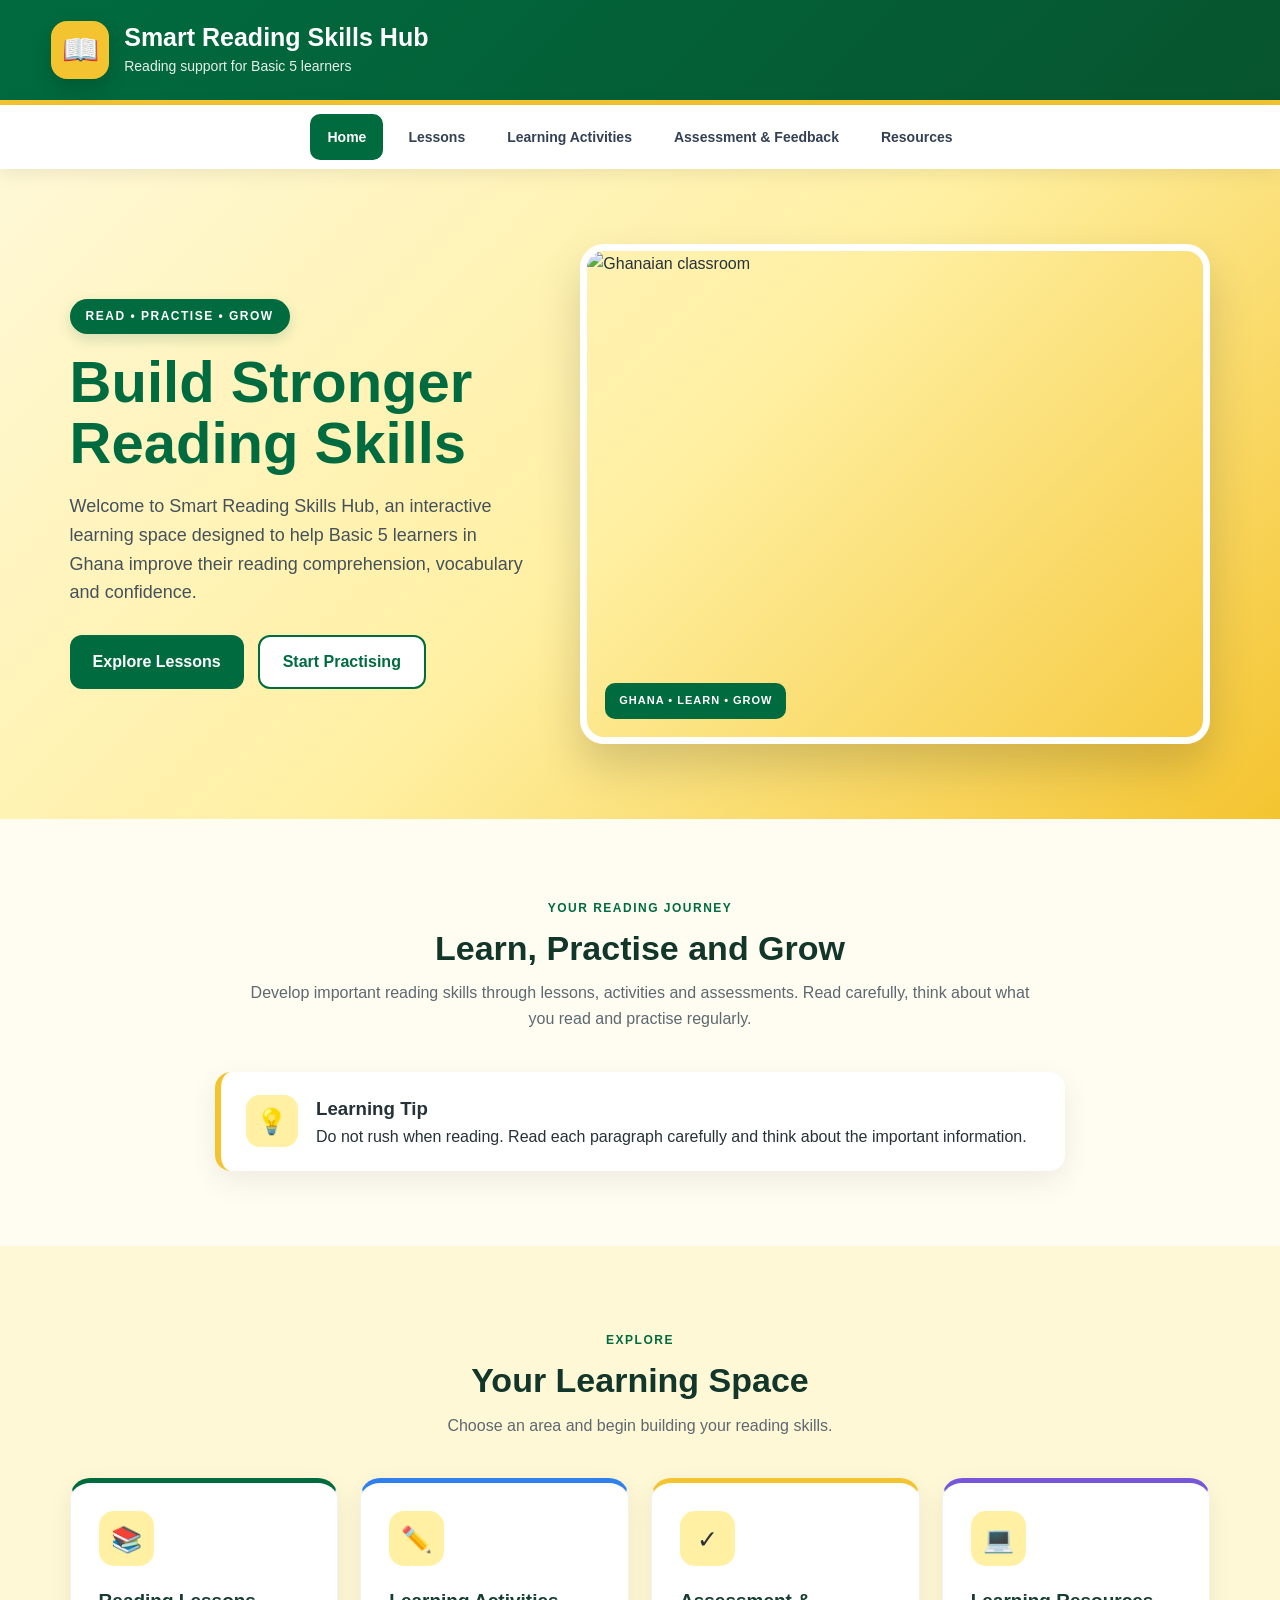
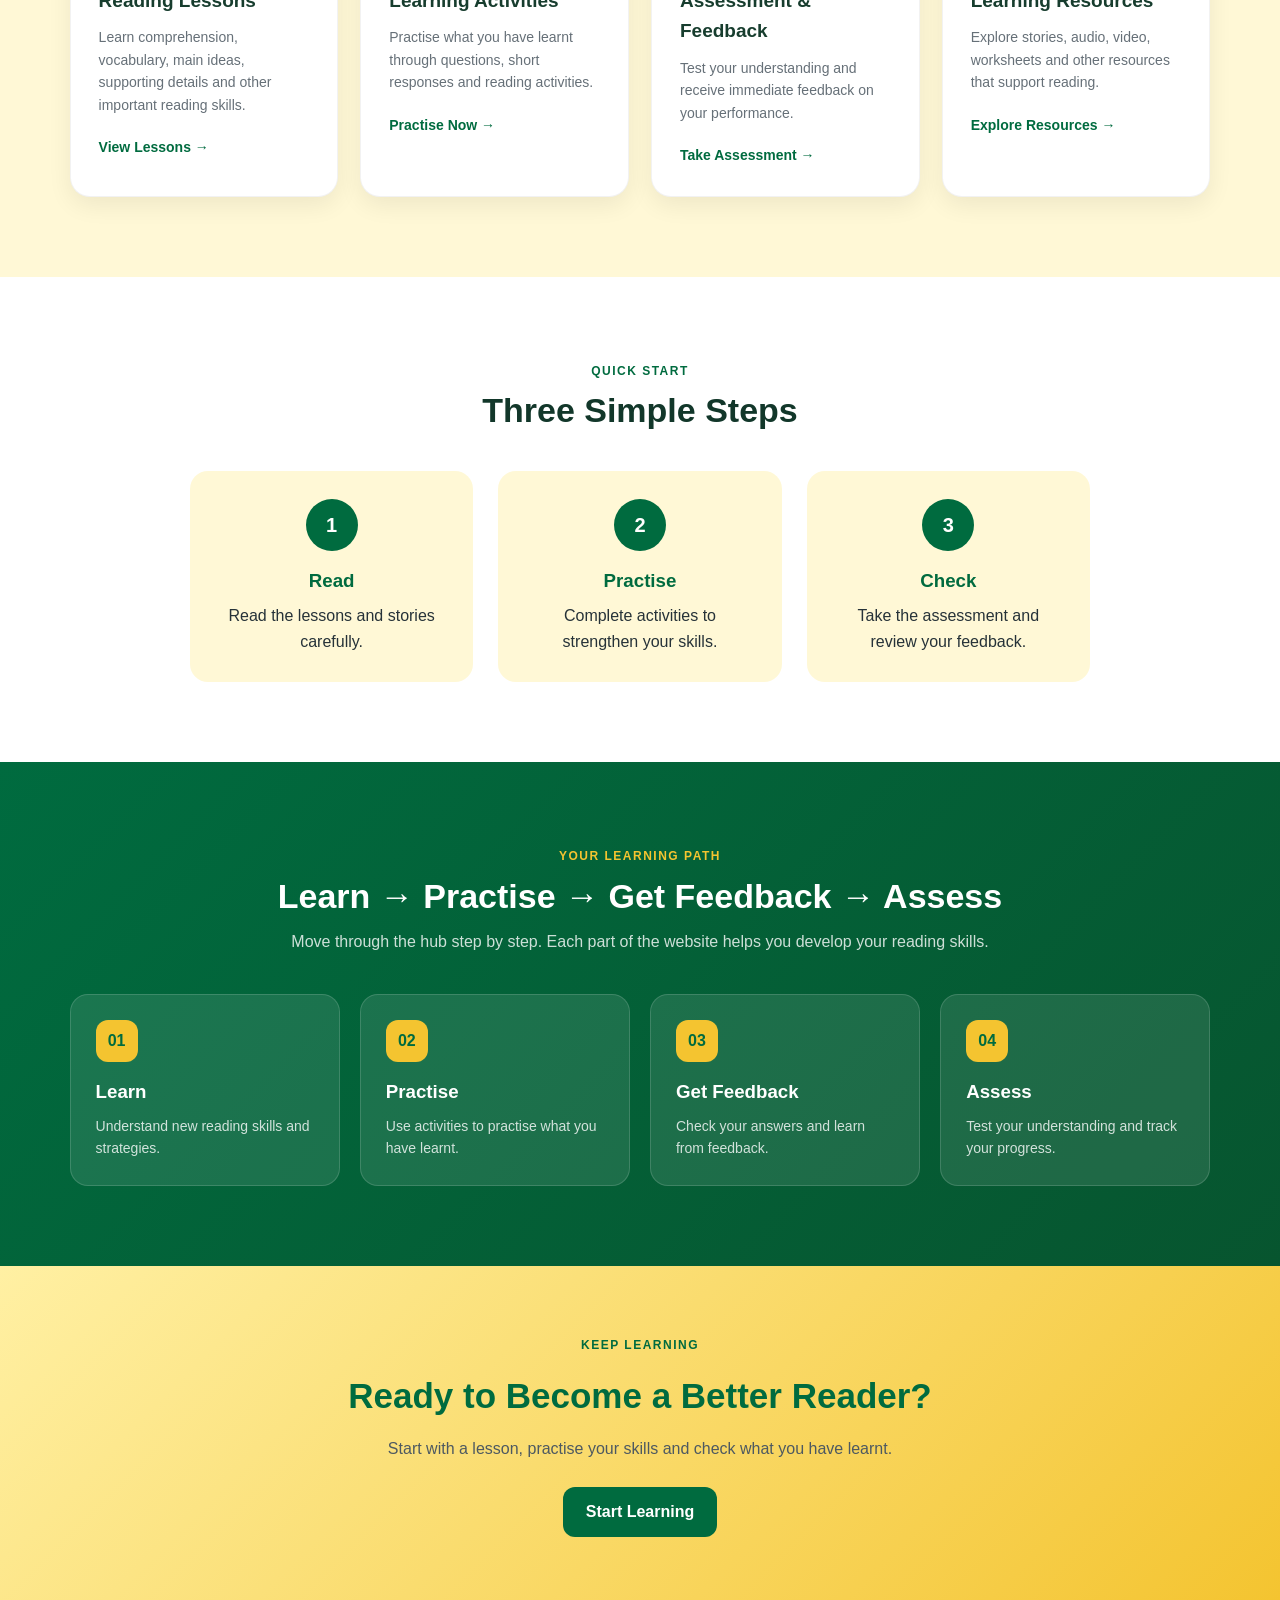
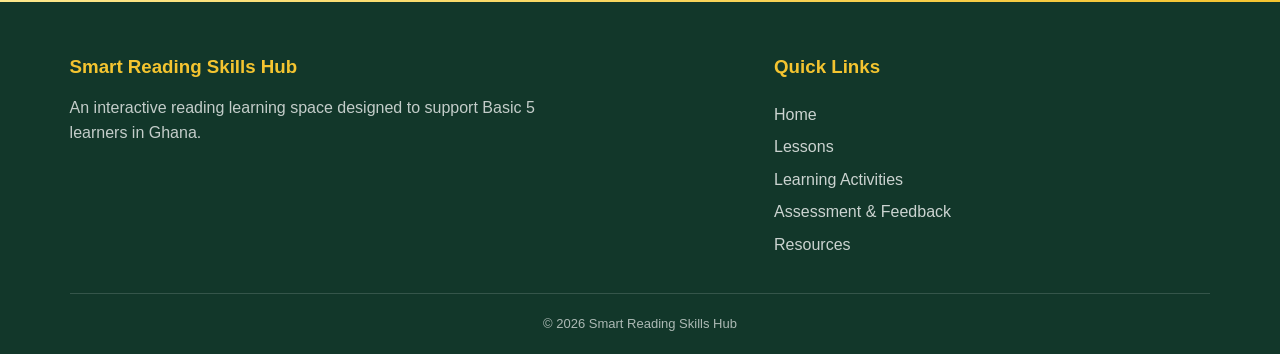
==== commit f34d1a8c: "Add files via upload" ====
--- a/index.html
+++ b/index.html
@@ -103,7 +103,7 @@
                 <div class="hero-image">
 
                     <img src="images/ghana-classroom.jpg"
-                         alt="Basic school learners in a Ghanaian classroom">
+                         alt="Ghanaian classroom">
 
                 </div>
 
@@ -520,7 +520,6 @@
 
             <div class="footer-content">
 
-
                 <div class="footer-about">
 
                     <h3>
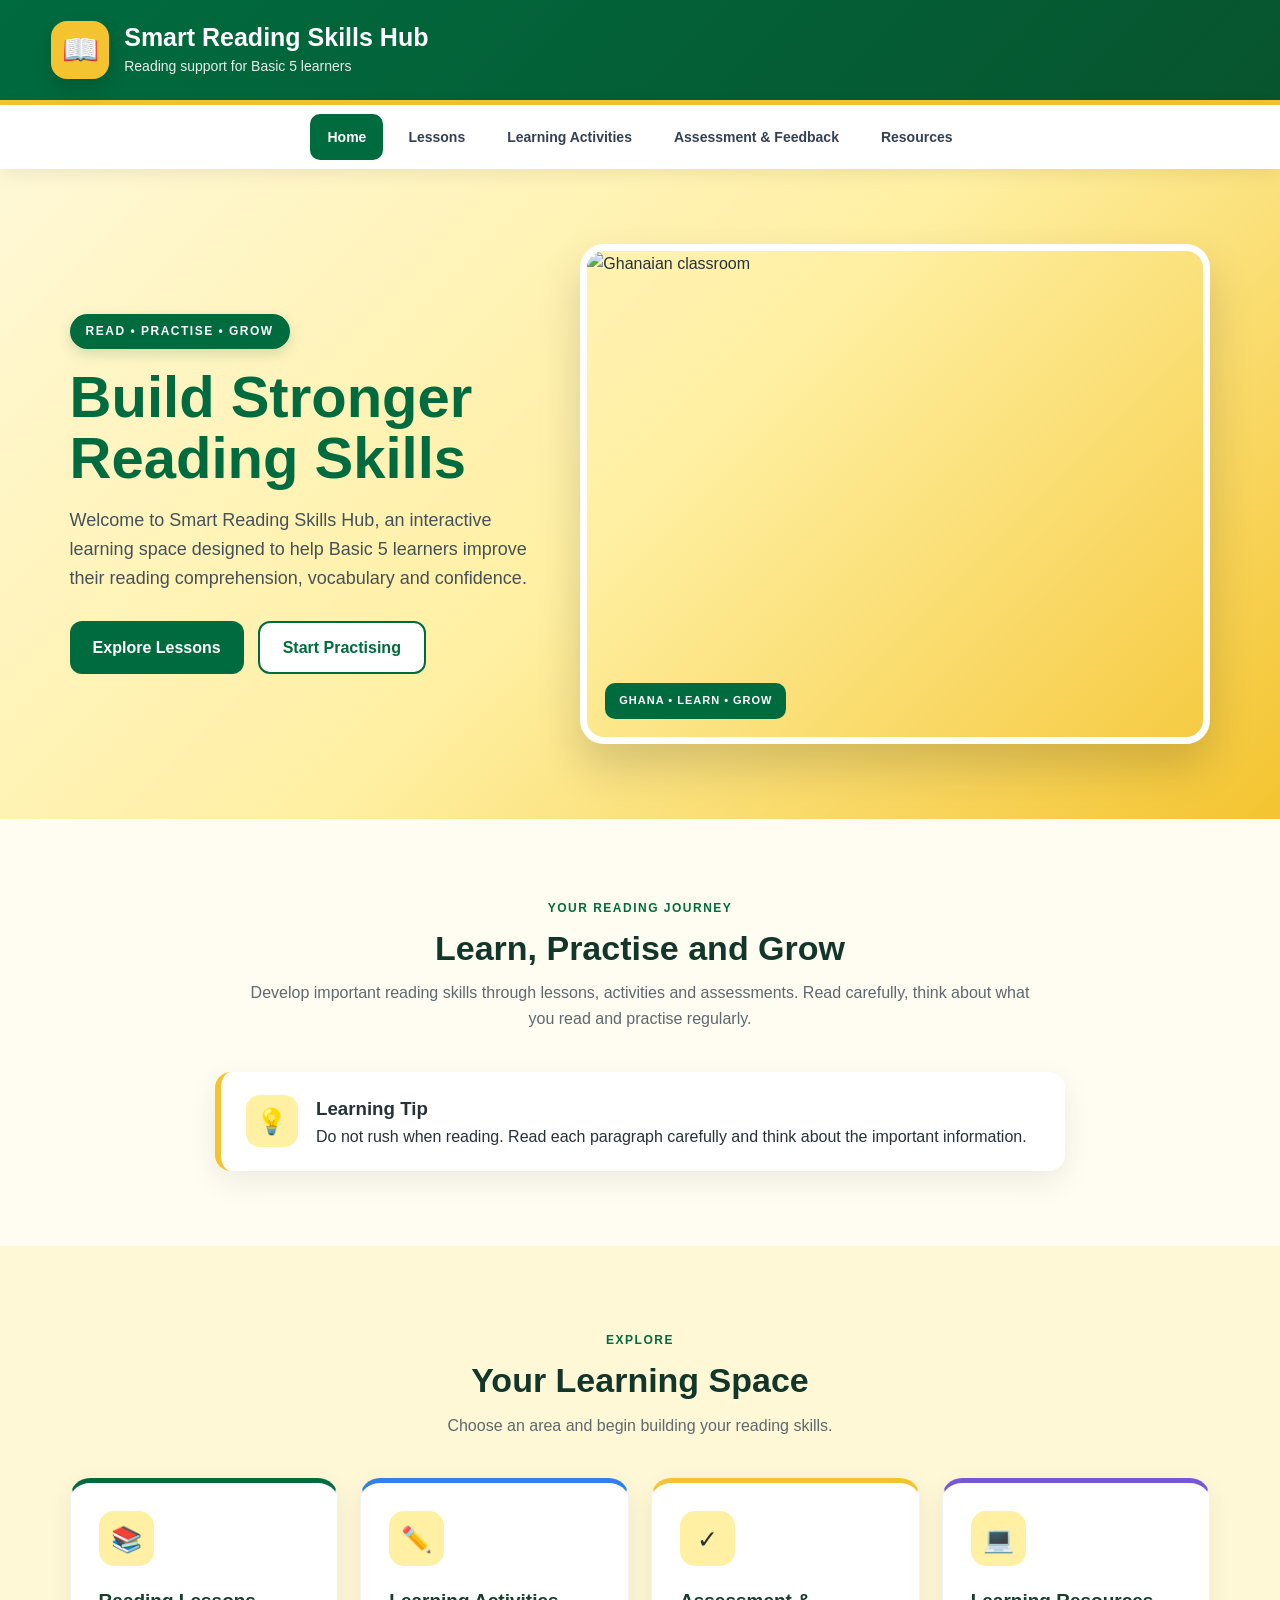
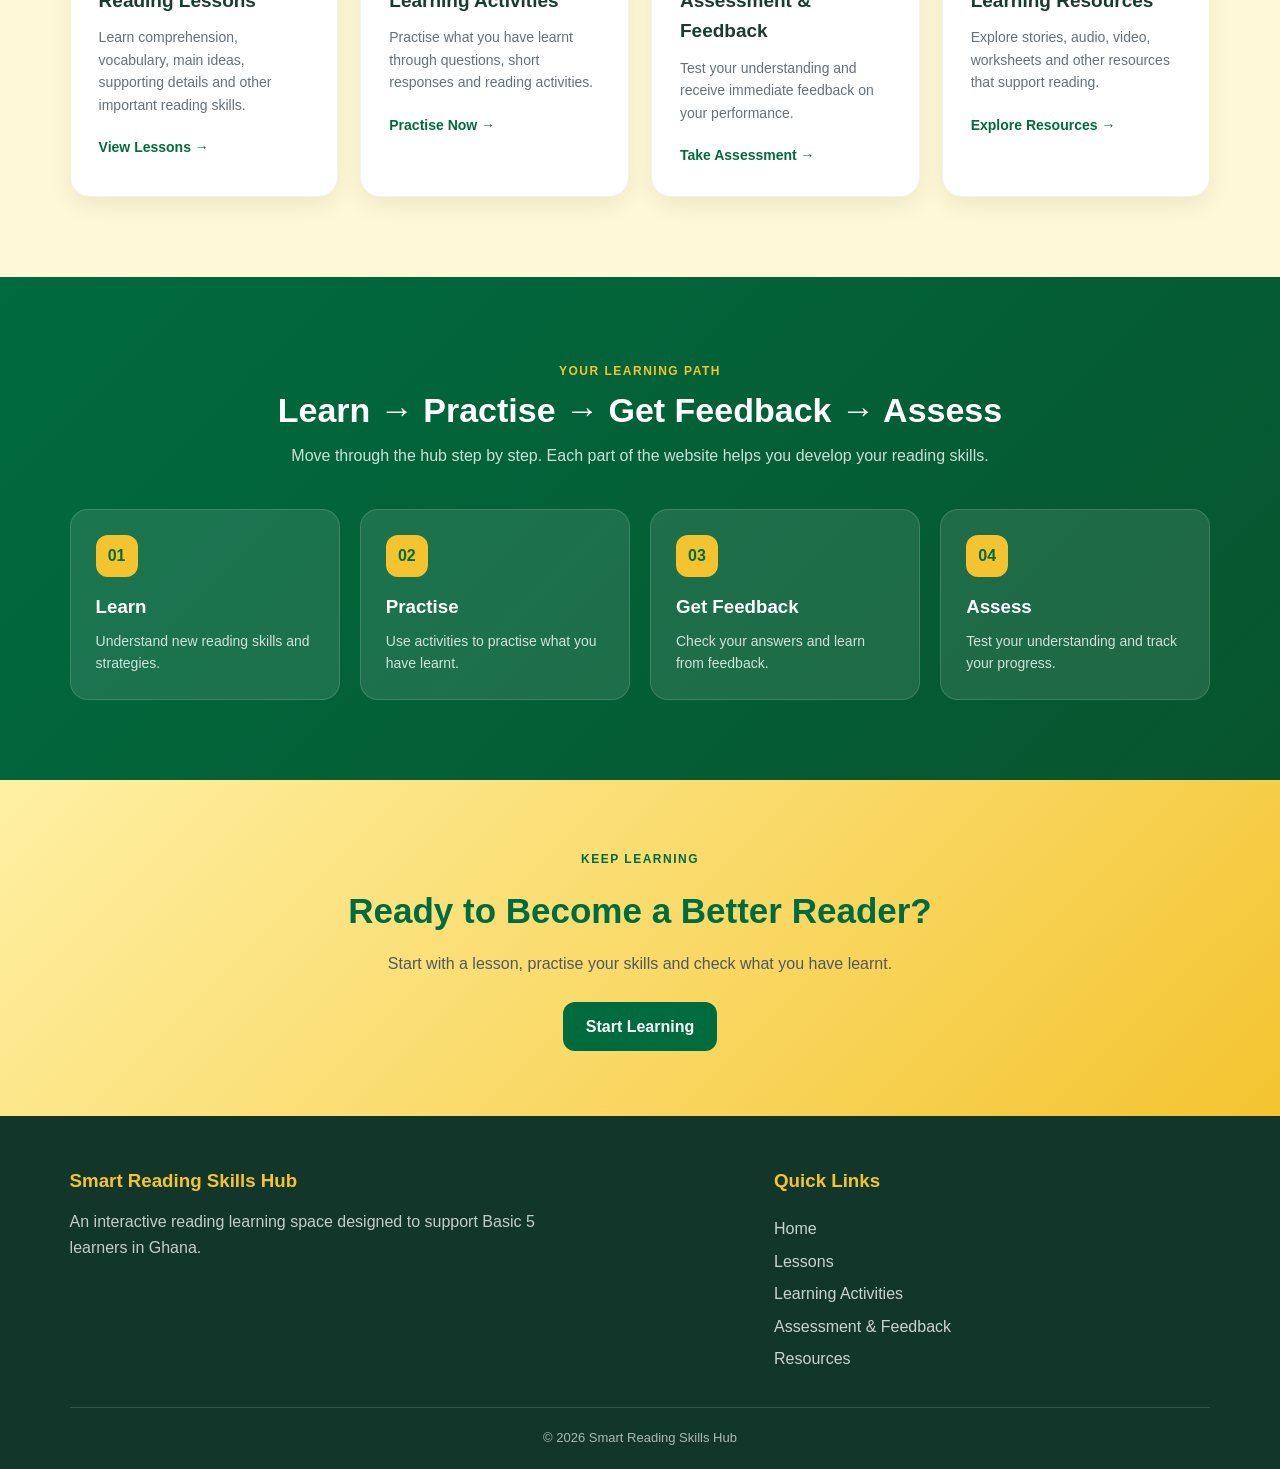
==== commit 0336a5b9: "Restore index.html with complete HTML structure" ====
--- a/index.html
+++ b/index.html
@@ -45,7 +45,7 @@
 
             <a href="activities.html">Learning Activities</a>
 
-            <a href="assessment.html">Assessment &amp; Feedback</a>
+            <a href="assessment.html">Assessment & Feedback</a>
 
             <a href="resources.html">Resources</a>
 
@@ -77,8 +77,8 @@
 
                     <p>
                         Welcome to Smart Reading Skills Hub, an interactive
-                        learning space designed to help Basic 5 learners in
-                        Ghana improve their reading comprehension, vocabulary
+                        learning space designed to help Basic 5 learners 
+                        improve their reading comprehension, vocabulary
                         and confidence.
                     </p>
 
@@ -294,84 +294,7 @@
         </section>
 
 
-        <!-- ================= QUICK START ================= -->
-
-        <section class="quick-start-section">
-
-            <div class="container">
-
-                <div class="section-heading">
-
-                    <span class="section-label">
-                        QUICK START
-                    </span>
-
-                    <h2>
-                        Three Simple Steps
-                    </h2>
-
-                </div>
-
-
-                <div class="steps-grid">
-
-
-                    <div class="step-item">
-
-                        <div class="step-number">
-                            1
-                        </div>
-
-                        <h3>
-                            Read
-                        </h3>
-
-                        <p>
-                            Read the lessons and stories carefully.
-                        </p>
-
-                    </div>
-
-
-                    <div class="step-item">
-
-                        <div class="step-number">
-                            2
-                        </div>
-
-                        <h3>
-                            Practise
-                        </h3>
-
-                        <p>
-                            Complete activities to strengthen your skills.
-                        </p>
-
-                    </div>
-
-
-                    <div class="step-item">
-
-                        <div class="step-number">
-                            3
-                        </div>
-
-                        <h3>
-                            Check
-                        </h3>
-
-                        <p>
-                            Take the assessment and review your feedback.
-                        </p>
-
-                    </div>
-
-
-                </div>
-
-            </div>
-
-        </section>
+       
 
 
         <!-- ================= READING PATH ================= -->
@@ -580,4 +503,4 @@
 
 
 </body>
-</html>+</html>
